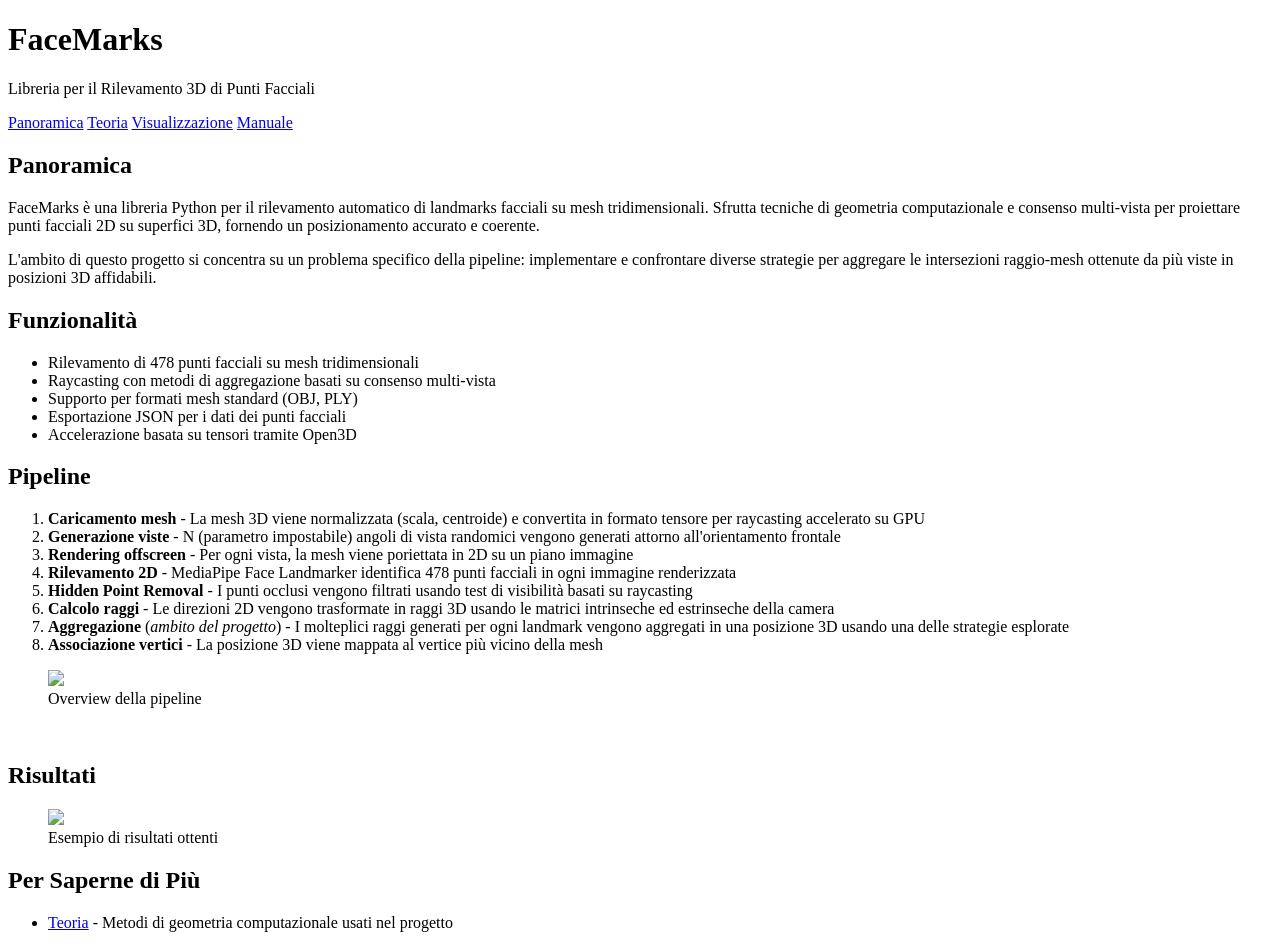
==== index.html @ 4dc4553e "init" ====
<!DOCTYPE html>
<html lang="it">
<head>
    <meta charset="UTF-8">
    <meta name="viewport" content="width=device-width, initial-scale=1.0">
    <link rel="shortcut icon" href="data:image/x-icon;base64,">
    <title>FaceMarks - Rilevamento 3D di Punti Facciali</title>
    <link rel="stylesheet" href="css/style.css">
</head>
<body>
    <div class="container">
        <header>
            <h1>FaceMarks</h1>
            <p class="subtitle">Libreria per il Rilevamento 3D di Punti Facciali</p>
        </header>

        <nav class="nav">
            <a href="index.html" class="active">Panoramica</a>
            <a href="teoria.html">Teoria</a>
            <a href="visualizzazione.html">Visualizzazione</a>
            <a href="manuale.html">Manuale</a>
        </nav>

        <main>
            <section>
                <h2>Panoramica</h2>
                <p>
                    FaceMarks è una libreria Python per il rilevamento automatico di landmarks facciali su mesh tridimensionali.
                    Sfrutta tecniche di geometria computazionale e consenso multi-vista per proiettare punti facciali 2D su superfici 3D, fornendo un posizionamento accurato e coerente.
                </p>
                <p>
                    L'ambito di questo progetto si concentra su un problema specifico della pipeline: 
                    implementare e confrontare diverse strategie per aggregare le intersezioni 
                    raggio-mesh ottenute da più viste in posizioni 3D affidabili. 
                </p>
            </section>

            <section>
                <h2>Funzionalità</h2>
                <ul>
                    <li>Rilevamento di 478 punti facciali su mesh tridimensionali</li>
                    <li>Raycasting con metodi di aggregazione basati su consenso multi-vista</li>
                    <li>Supporto per formati mesh standard (OBJ, PLY)</li>
                    <li>Esportazione JSON per i dati dei punti facciali</li>
                    <li>Accelerazione basata su tensori tramite Open3D</li>
                </ul>
            </section>

            <!-- <section> -->
            <!--     <h2>Quickstart</h2> -->
            <!--     <div class="code-block"> -->
            <!--         <pre><code>uv venv --python 3.11<br>uv pip install facemarks<br>wget https://storage.googleapis.com/mediapipe-models/face_landmarker/face_landmarker/float16/latest/face_landmarker.task</code></pre> -->
            <!--     </div> -->
            <!-- </section> -->

            <!-- <section> -->
            <!--     <h2>Utilizzo</h2> -->
            <!--     <div class="code-block"> -->
            <!--         <pre><code>from facemarks import ( -->
    <!-- import_mesh_and_setup, -->
    <!-- predict, -->
    <!-- render_result -->
<!-- ) -->

<!-- # Caricamento e preparazione della mesh 3D -->
<!-- meshes = import_mesh_and_setup("mesh.obj") -->

<!-- # Predizione dei punti facciali 3D -->
<!-- prediction = predict(meshes, projections=20) -->

<!-- # Estrazione dei risultati -->
<!-- landmarks_3d = prediction["facemarks_3d"] -->
<!-- vertex_indices = prediction["closest_vertex_ids"] -->

<!-- # Visualizzazione dei risultati -->
<!-- render_result(meshes["original"], landmarks_3d)</code></pre> -->
            <!--     </div> -->
            <!-- </section> -->

            <section>
                <h2>Pipeline</h2>
                <ol>
                    <li><strong>Caricamento mesh</strong> - La mesh 3D viene normalizzata (scala, centroide) e convertita in formato tensore per raycasting accelerato su GPU</li>
                    <li><strong>Generazione viste</strong> - N (parametro impostabile) angoli di vista randomici vengono generati attorno all'orientamento frontale</li>
                    <li><strong>Rendering offscreen</strong> - Per ogni vista, la mesh viene poriettata in 2D su un piano immagine</li>
                    <li><strong>Rilevamento 2D</strong> - MediaPipe Face Landmarker identifica 478 punti facciali in ogni immagine renderizzata</li>
                    <li><strong>Hidden Point Removal</strong> - I punti occlusi vengono filtrati usando test di visibilità basati su raycasting</li>
                    <li><strong>Calcolo raggi</strong> - Le direzioni 2D vengono trasformate in raggi 3D usando le matrici intrinseche ed estrinseche della camera</li>
                    <li><strong>Aggregazione</strong> (<em>ambito del progetto</em>) - I molteplici raggi generati per ogni landmark vengono aggregati in una posizione 3D usando una delle strategie esplorate</li>
                    <li><strong>Associazione vertici</strong> - La posizione 3D viene mappata al vertice più vicino della mesh</li>
                </ol>

                <figure>
                    <img src="assets/img/pipelineOverview.jpg" width="100%">
                    <figcaption>Overview della pipeline</figcaption>
                </figure>
                <br>

                <h2>Risultati</h2>
                <figure>
                    <img src="assets/img/results.jpg" width="100%">
                    <figcaption>Esempio di risultati ottenti</figcaption>
                </figure>
            </section>

            <section>
                <h2>Per Saperne di Più</h2>
                <ul>
                    <li><a href="teoria.html">Teoria</a> - Metodi di geometria computazionale usati nel progetto</li>
                </ul>
            </section>
        </main>
    </div>
</body>
</html>
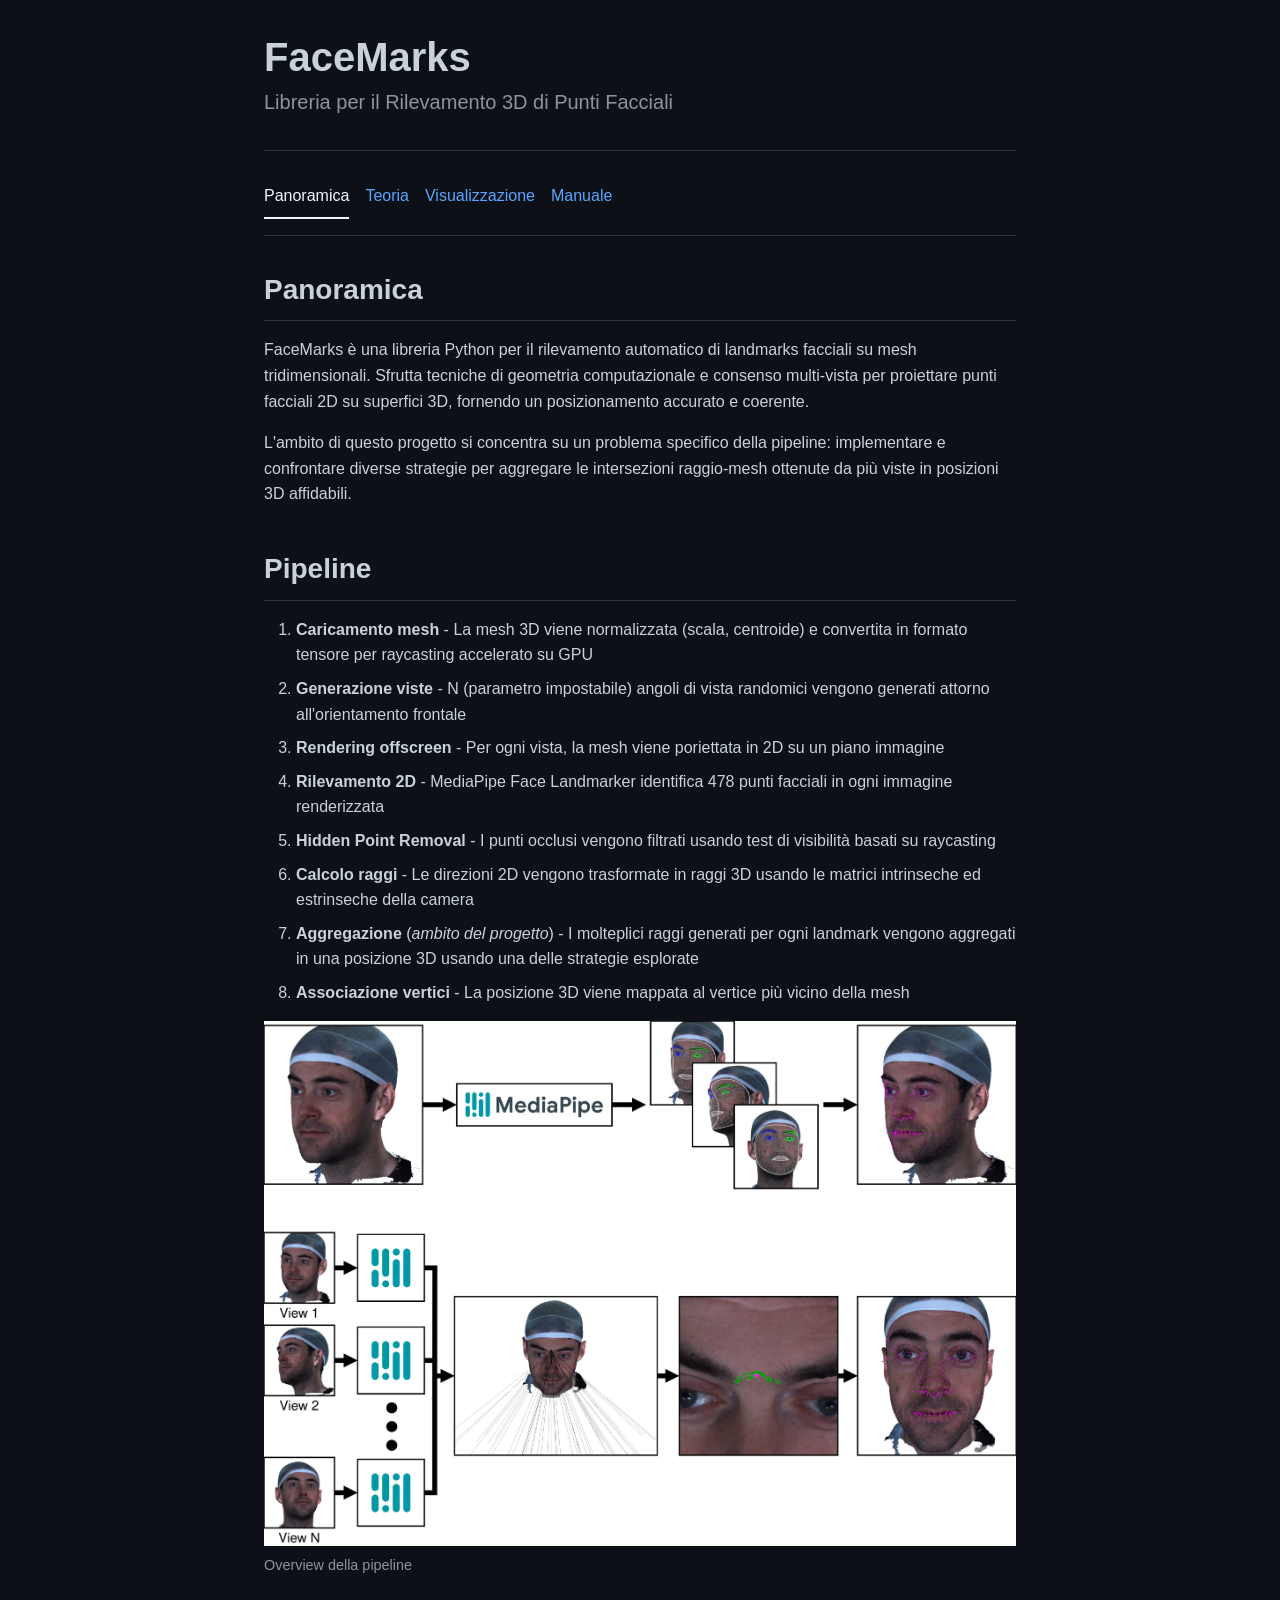
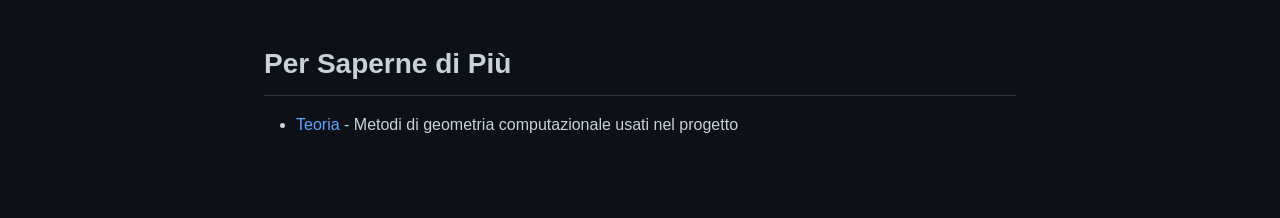
==== commit a5132952: "minor text fixes" ====
--- a/index.html
+++ b/index.html
@@ -35,16 +35,16 @@
                 </p>
             </section>
 
-            <section>
-                <h2>Funzionalità</h2>
-                <ul>
-                    <li>Rilevamento di 478 punti facciali su mesh tridimensionali</li>
-                    <li>Raycasting con metodi di aggregazione basati su consenso multi-vista</li>
-                    <li>Supporto per formati mesh standard (OBJ, PLY)</li>
-                    <li>Esportazione JSON per i dati dei punti facciali</li>
-                    <li>Accelerazione basata su tensori tramite Open3D</li>
-                </ul>
-            </section>
+            <!-- <section> -->
+            <!--     <h2>Funzionalità</h2> -->
+            <!--     <ul> -->
+            <!--         <li>Rilevamento di 478 punti facciali su mesh tridimensionali</li> -->
+            <!--         <li>Raycasting con metodi di aggregazione basati su consenso multi-vista</li> -->
+            <!--         <li>Supporto per formati mesh standard (OBJ, PLY)</li> -->
+            <!--         <li>Esportazione JSON per i dati dei punti facciali</li> -->
+            <!--         <li>Accelerazione basata su tensori tramite Open3D</li> -->
+            <!--     </ul> -->
+            <!-- </section> -->
 
             <!-- <section> -->
             <!--     <h2>Quickstart</h2> -->
@@ -96,11 +96,6 @@
                 </figure>
                 <br>
 
-                <h2>Risultati</h2>
-                <figure>
-                    <img src="assets/img/results.jpg" width="100%">
-                    <figcaption>Esempio di risultati ottenti</figcaption>
-                </figure>
             </section>
 
             <section>
--- a/css/style.css
+++ b/css/style.css
@@ -0,0 +1,289 @@
+/* Reset & Base */
+*, *::before, *::after {
+    box-sizing: border-box;
+    margin: 0;
+    padding: 0;
+}
+
+:root {
+    --color-bg: #0d1117;
+    --color-text: #c9d1d9;
+    --color-text-secondary: #8b949e;
+    --color-link: #58a6ff;
+    --color-link-hover: #79c0ff;
+    --color-border: #30363d;
+    --color-code-bg: #161b22;
+    --color-header-bg: #161b22;
+    --color-active: #f0f6fc;
+    --color-placeholder-bg: #161b22;
+    --color-placeholder-border: #30363d;
+    --color-table-header: #161b22;
+    --color-table-border: #30363d;
+    --max-width: 800px;
+    --font-mono: ui-monospace, SFMono-Regular, "SF Mono", Menlo, Consolas, "Liberation Mono", monospace;
+    --font-sans: -apple-system, BlinkMacSystemFont, "Segoe UI", "Noto Sans", Helvetica, Arial, sans-serif;
+}
+
+html {
+    font-size: 16px;
+    scroll-behavior: smooth;
+}
+
+body {
+    font-family: var(--font-sans);
+    line-height: 1.6;
+    color: var(--color-text);
+    background-color: var(--color-bg);
+}
+
+/* Layout */
+.container {
+    max-width: var(--max-width);
+    margin: 0 auto;
+    padding: 2rem 1.5rem;
+}
+
+/* Header */
+header {
+    margin-bottom: 1.5rem;
+    padding-bottom: 1rem;
+    border-bottom: 1px solid var(--color-border);
+}
+
+header h1 {
+    font-size: 2.5rem;
+    font-weight: 600;
+    line-height: 1.25;
+    margin-bottom: 0.25rem;
+}
+
+.subtitle {
+    font-size: 1.25rem;
+    color: var(--color-text-secondary);
+    font-weight: 400;
+}
+
+/* Navigation */
+.nav {
+    display: flex;
+    gap: 1rem;
+    margin-bottom: 2rem;
+    padding-bottom: 1rem;
+    border-bottom: 1px solid var(--color-border);
+}
+
+.nav a {
+    text-decoration: none;
+    color: var(--color-link);
+    font-weight: 500;
+    padding: 0.5rem 0;
+    border-bottom: 2px solid transparent;
+    transition: border-color 0.15s ease;
+}
+
+.nav a:hover {
+    border-bottom-color: var(--color-link);
+}
+
+.nav a.active {
+    color: var(--color-active);
+    border-bottom-color: var(--color-active);
+}
+
+/* Main Content */
+main {
+    margin-bottom: 3rem;
+}
+
+section {
+    margin-bottom: 2.5rem;
+}
+
+h2 {
+    font-size: 1.75rem;
+    font-weight: 600;
+    margin-top: 2rem;
+    margin-bottom: 1rem;
+    padding-bottom: 0.5rem;
+    border-bottom: 1px solid var(--color-border);
+}
+
+h3 {
+    font-size: 1.25rem;
+    font-weight: 600;
+    margin-top: 1.5rem;
+    margin-bottom: 0.75rem;
+}
+
+h4 {
+    font-size: 1rem;
+    font-weight: 600;
+    margin-top: 1rem;
+    margin-bottom: 0.5rem;
+}
+
+p {
+    margin-bottom: 1rem;
+}
+
+ul, ol {
+    margin-bottom: 1rem;
+    padding-left: 2rem;
+}
+
+li {
+    margin-bottom: 0.5rem;
+}
+
+a {
+    color: var(--color-link);
+    text-decoration: none;
+}
+
+a:hover {
+    text-decoration: underline;
+}
+
+/* Code Blocks */
+.code-block {
+    background-color: var(--color-code-bg);
+    border: 1px solid var(--color-border);
+    border-radius: 6px;
+    padding: 1rem;
+    margin-bottom: 1rem;
+    overflow-x: auto;
+}
+
+.code-block pre {
+    margin: 0;
+    font-family: var(--font-mono);
+    font-size: 0.875rem;
+    line-height: 1.6;
+}
+
+code {
+    font-family: var(--font-mono);
+    font-size: 0.875em;
+    background-color: var(--color-code-bg);
+    padding: 0.2em 0.4em;
+    border-radius: 3px;
+}
+
+.code-block code {
+    background-color: transparent;
+    padding: 0;
+}
+
+/* Media Placeholders */
+.media-placeholder {
+    background-color: var(--color-placeholder-bg);
+    border: 2px dashed var(--color-placeholder-border);
+    border-radius: 6px;
+    padding: 2rem;
+    text-align: center;
+    margin-bottom: 1rem;
+}
+
+.placeholder-icon {
+    font-size: 3rem;
+    margin-bottom: 0.5rem;
+}
+
+.placeholder-note {
+    display: block;
+    font-size: 0.875rem;
+    color: var(--color-text-secondary);
+    font-style: italic;
+    margin-top: 0.5rem;
+}
+
+figcaption {
+    font-size: 0.9rem;
+    color: var(--color-text-secondary);
+}
+
+/* Tables */
+table {
+    width: 100%;
+    border-collapse: collapse;
+    margin-bottom: 1rem;
+    font-size: 0.875rem;
+}
+
+thead {
+    background-color: var(--color-table-header);
+}
+
+th, td {
+    padding: 0.75rem;
+    text-align: left;
+    border: 1px solid var(--color-table-border);
+}
+
+th {
+    font-weight: 600;
+}
+
+/* API Documentation */
+.api-signature {
+    font-family: var(--font-mono);
+    font-size: 0.9rem;
+    background-color: var(--color-code-bg);
+    padding: 0.5rem 0.75rem;
+    border-radius: 4px;
+    border-left: 3px solid var(--color-link);
+    margin: 1rem 0;
+}
+
+.api-table {
+    font-size: 0.875rem;
+}
+
+/* Equations */
+.equation {
+    border-radius: 6px;
+    padding: 1rem;
+    text-align: center;
+    margin-bottom: 1rem;
+    font-family: var(--font-mono);
+    font-size: 0.9rem;
+}
+
+/* Footer */
+footer {
+    padding-top: 1rem;
+    border-top: 1px solid var(--color-border);
+    color: var(--color-text-secondary);
+    font-size: 0.875rem;
+}
+
+/* Responsive */
+@media (max-width: 600px) {
+    .container {
+        padding: 1rem;
+    }
+
+    header h1 {
+        font-size: 2rem;
+    }
+
+    .subtitle {
+        font-size: 1rem;
+    }
+
+    h2 {
+        font-size: 1.5rem;
+    }
+
+    .nav {
+        flex-wrap: wrap;
+    }
+
+    table {
+        font-size: 0.8rem;
+    }
+
+    th, td {
+        padding: 0.5rem;
+    }
+}
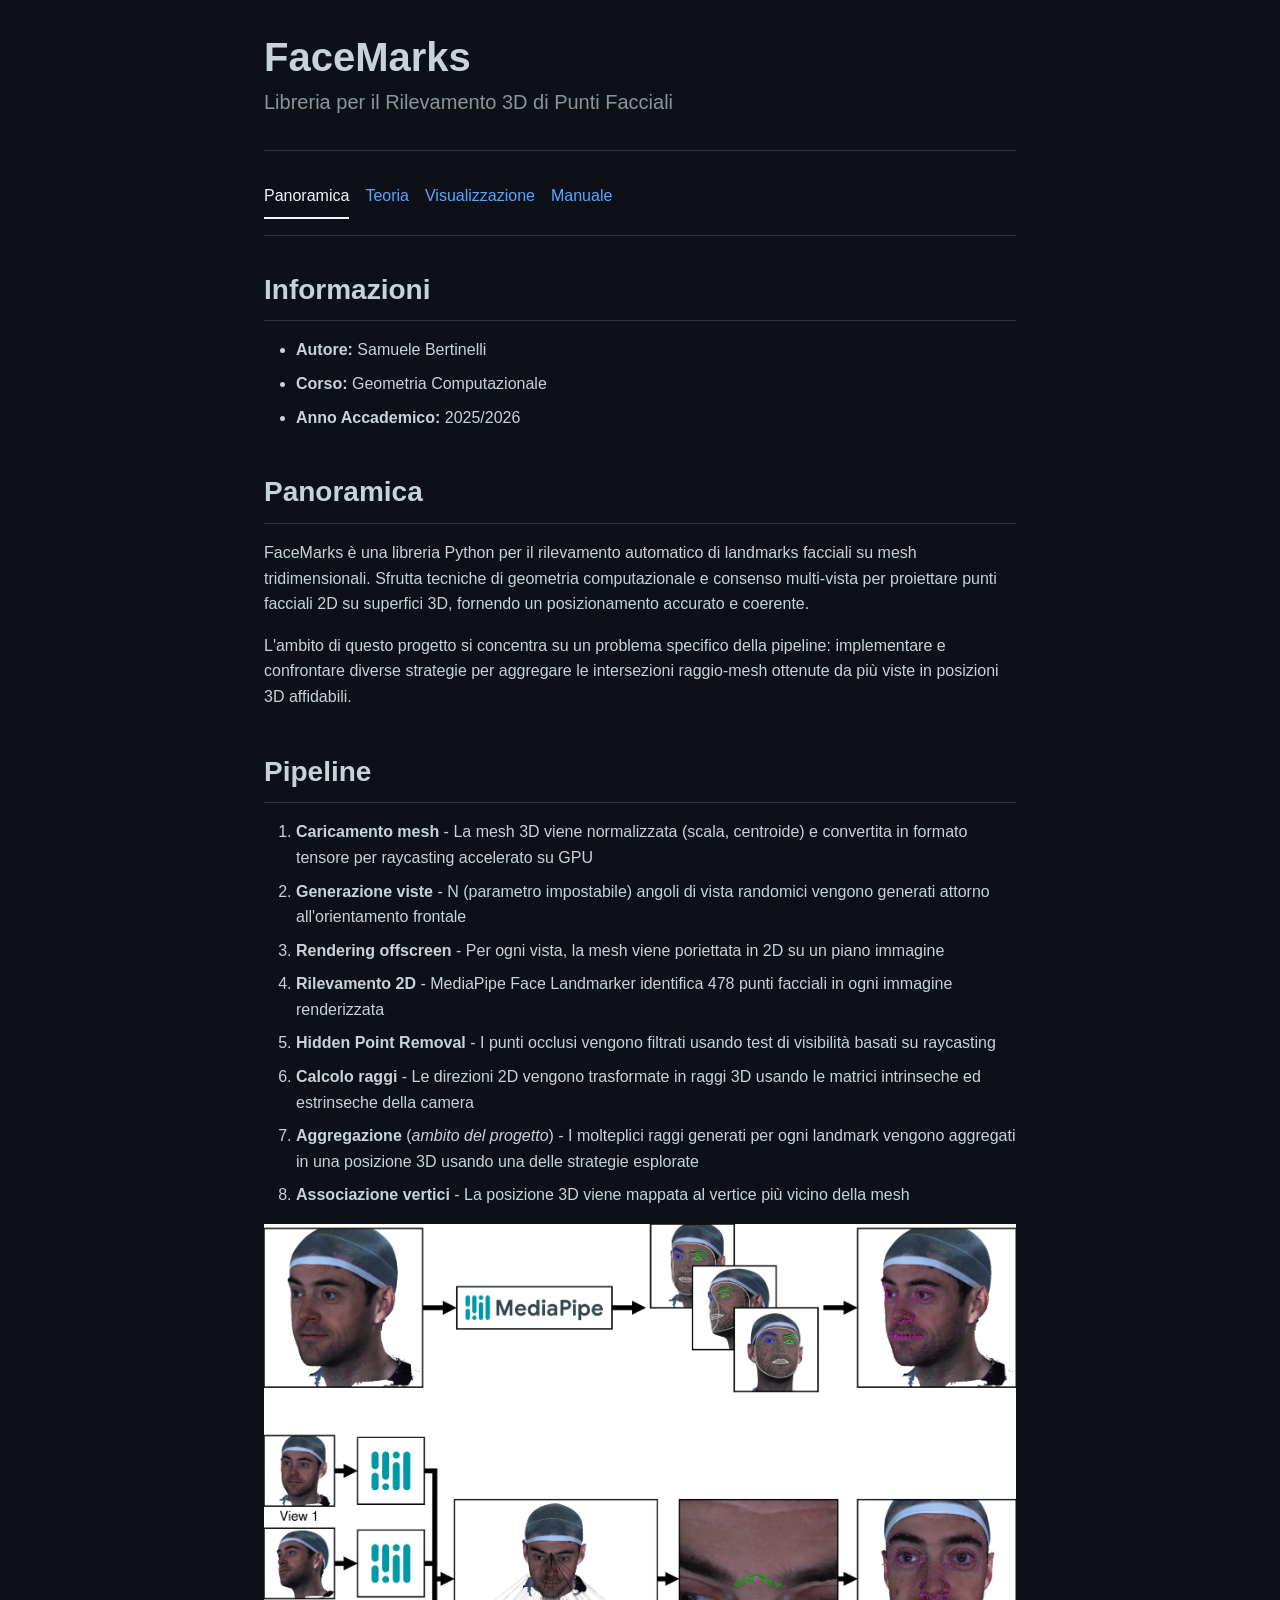
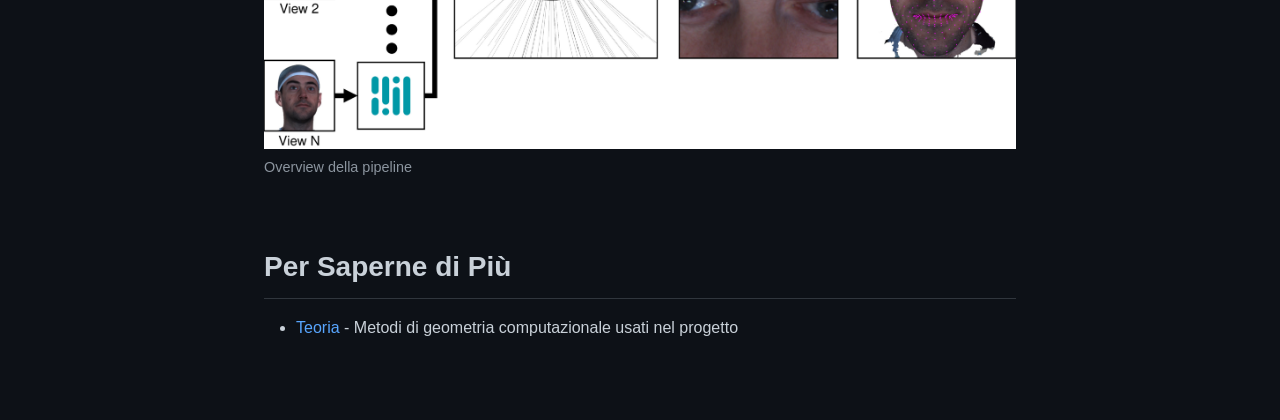
==== commit a15d4be3: "added author info and fixed touchpad instructions" ====
--- a/index.html
+++ b/index.html
@@ -23,6 +23,15 @@
 
         <main>
             <section>
+                <h2>Informazioni</h2>
+                <ul>
+                    <li><strong>Autore:</strong> Samuele Bertinelli</li>
+                    <li><strong>Corso:</strong> Geometria Computazionale</li>
+                    <li><strong>Anno Accademico:</strong> 2025/2026</li>
+                </ul>
+            </section>
+
+            <section>
                 <h2>Panoramica</h2>
                 <p>
                     FaceMarks è una libreria Python per il rilevamento automatico di landmarks facciali su mesh tridimensionali.
@@ -34,48 +43,6 @@
                     raggio-mesh ottenute da più viste in posizioni 3D affidabili. 
                 </p>
             </section>
-
-            <!-- <section> -->
-            <!--     <h2>Funzionalità</h2> -->
-            <!--     <ul> -->
-            <!--         <li>Rilevamento di 478 punti facciali su mesh tridimensionali</li> -->
-            <!--         <li>Raycasting con metodi di aggregazione basati su consenso multi-vista</li> -->
-            <!--         <li>Supporto per formati mesh standard (OBJ, PLY)</li> -->
-            <!--         <li>Esportazione JSON per i dati dei punti facciali</li> -->
-            <!--         <li>Accelerazione basata su tensori tramite Open3D</li> -->
-            <!--     </ul> -->
-            <!-- </section> -->
-
-            <!-- <section> -->
-            <!--     <h2>Quickstart</h2> -->
-            <!--     <div class="code-block"> -->
-            <!--         <pre><code>uv venv --python 3.11<br>uv pip install facemarks<br>wget https://storage.googleapis.com/mediapipe-models/face_landmarker/face_landmarker/float16/latest/face_landmarker.task</code></pre> -->
-            <!--     </div> -->
-            <!-- </section> -->
-
-            <!-- <section> -->
-            <!--     <h2>Utilizzo</h2> -->
-            <!--     <div class="code-block"> -->
-            <!--         <pre><code>from facemarks import ( -->
-    <!-- import_mesh_and_setup, -->
-    <!-- predict, -->
-    <!-- render_result -->
-<!-- ) -->
-
-<!-- # Caricamento e preparazione della mesh 3D -->
-<!-- meshes = import_mesh_and_setup("mesh.obj") -->
-
-<!-- # Predizione dei punti facciali 3D -->
-<!-- prediction = predict(meshes, projections=20) -->
-
-<!-- # Estrazione dei risultati -->
-<!-- landmarks_3d = prediction["facemarks_3d"] -->
-<!-- vertex_indices = prediction["closest_vertex_ids"] -->
-
-<!-- # Visualizzazione dei risultati -->
-<!-- render_result(meshes["original"], landmarks_3d)</code></pre> -->
-            <!--     </div> -->
-            <!-- </section> -->
 
             <section>
                 <h2>Pipeline</h2>
